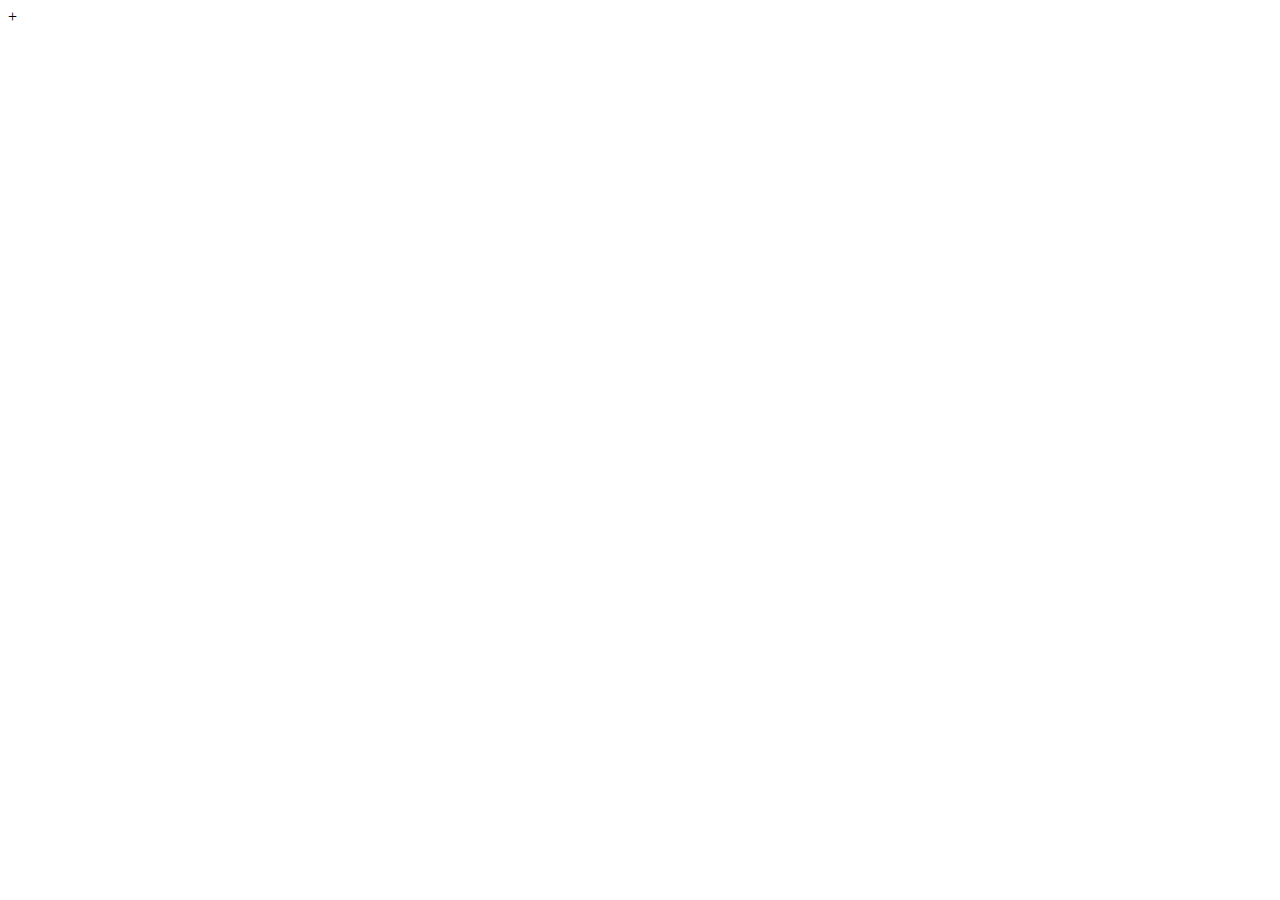
==== index.html @ 24a7abe7 "first commit" ====
<!DOCTYPE html>
<html lang="en">
<head>
  <meta charset="UTF-8">
  <meta name="viewport" content="width=device-width, initial-scale=1.0">
  <title>Rikke Juliane's Portfolio</title>
  <meta name="description" content="Rikke Juliane's Portfolio" />
</head>
<body>
  
</body>
</html>+
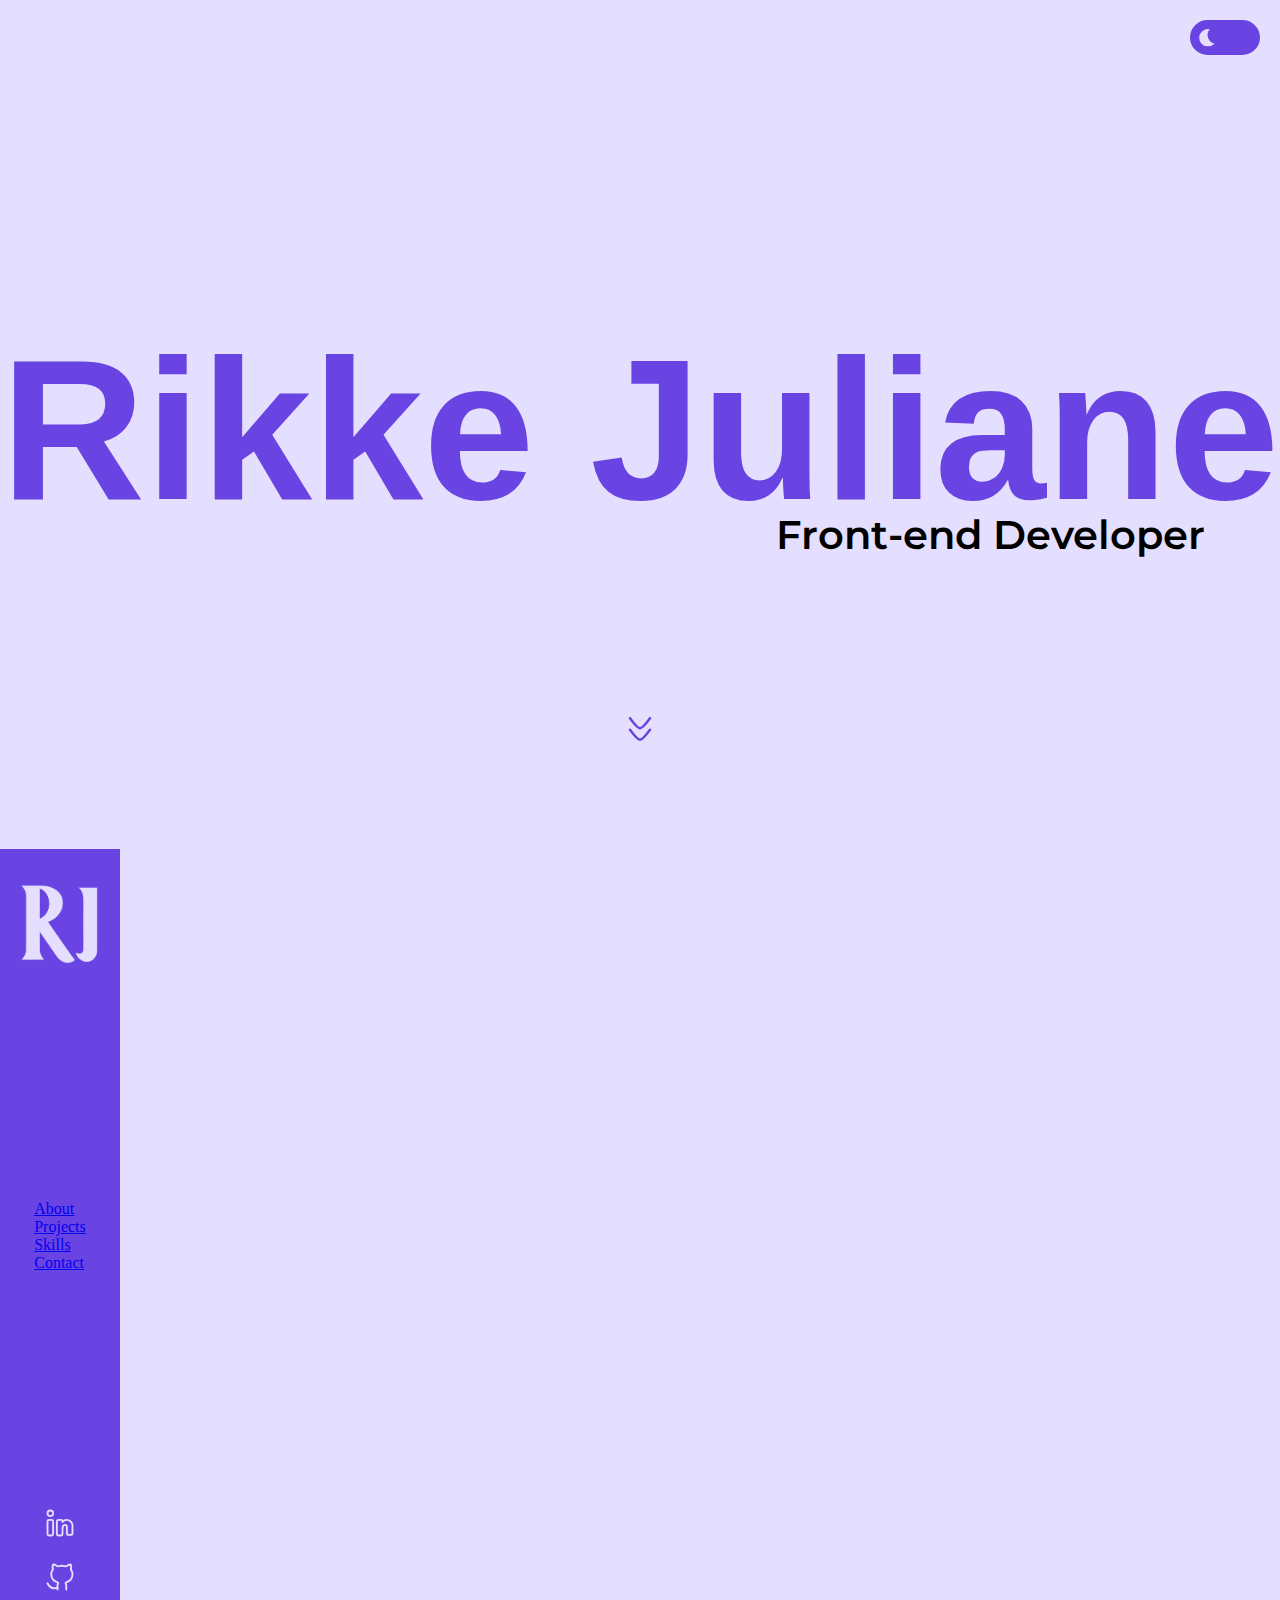
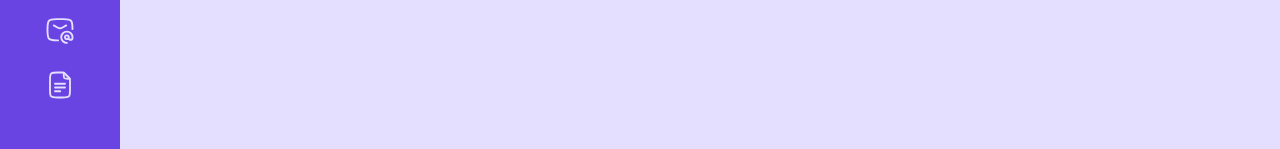
==== commit 3d86b898: "first commit" ====
--- a/index.html
+++ b/index.html
@@ -1,12 +1,147 @@
 <!DOCTYPE html>
 <html lang="en">
-<head>
-  <meta charset="UTF-8">
-  <meta name="viewport" content="width=device-width, initial-scale=1.0">
-  <title>Rikke Juliane's Portfolio</title>
-  <meta name="description" content="Rikke Juliane's Portfolio" />
-</head>
-<body>
-  
-</body>
-</html>++    <head>
+        <meta charset="UTF-8">
+        <meta name="viewport" content="width=device-width, initial-scale=1.0">
+        <title>Rikke Juliane's Portfolio</title>
+        <meta name="description" content="Rikke Juliane's Portfolio">
+        <link rel="stylesheet" href="./css/styles.css">
+        <script type="module" src="./js/index.mjs"></script>
+    </head>
+    <body class="dark-mode">
+        <header>
+            <!-- From Uiverse.io by Madflows -->
+            <div class="toggle-wrapper">
+                <div class="toggle-switch">
+                    <label class="switch-label">
+                        <input type="checkbox" class="checkbox">
+                        <span class="slider"></span>
+                    </label>
+                </div>
+            </div>
+            <div class="center-header-wrapper">
+                <h1>Rikke Juliane</h1>
+                <h2>Front-end Developer</h2>
+            </div>
+            <svg
+                id="arrow"
+                xmlns="http://www.w3.org/2000/svg"
+                width="40"
+                height="40"
+                viewBox="0 0 24 24"
+            >
+                <path
+                    fill="none"
+                    stroke="var(--primary-color)"
+                    stroke-linecap="round"
+                    stroke-linejoin="round"
+                    stroke-width="1.5"
+                    d="M18 12.5s-4.419 6-6 6s-6-6-6-6m12-7s-4.419 6-6 6s-6-6-6-6"
+                />
+            </svg>
+        </header>
+        <main>
+            <aside class="navbar">
+                <img class="logo" src="/assets/logo-light.png" alt="Logo">
+                <nav class="nav-links">
+                    <ul>
+                        <li>
+                            <a href="#about">About</a>
+                        </li>
+                        <li>
+                            <a href="#projects">Projects</a>
+                        </li>
+                        <li>
+                            <a href="#skills">Skills</a>
+                        </li>
+                        <li>
+                            <a href="#contact">Contact</a>
+                        </li>
+                    </ul>
+                </nav>
+                <div class="contact-icons">
+                    <a href="https://www.linkedin.com/in/rikkejuliane/">
+                        <svg
+                            xmlns="http://www.w3.org/2000/svg"
+                            width="30"
+                            height="30"
+                            viewBox="0 0 24 24"
+                        >
+                            <path
+                                fill="none"
+                                stroke="var(--bg-color)"
+                                stroke-linecap="round"
+                                stroke-linejoin="round"
+                                stroke-width="1.5"
+                                d="M4.5 9.5H4c-.943 0-1.414 0-1.707.293S2 10.557 2 11.5V20c0 .943 0 1.414.293 1.707S3.057 22 4 22h.5c.943 0 1.414 0 1.707-.293S6.5 20.943 6.5 20v-8.5c0-.943 0-1.414-.293-1.707S5.443 9.5 4.5 9.5m2-5.25a2.25 2.25 0 1 1-4.5 0a2.25 2.25 0 0 1 4.5 0m5.826 5.25H11.5c-.943 0-1.414 0-1.707.293S9.5 10.557 9.5 11.5V20c0 .943 0 1.414.293 1.707S10.557 22 11.5 22h.5c.943 0 1.414 0 1.707-.293S14 20.943 14 20v-3.5c0-1.657.528-3 2.088-3c.78 0 1.412.672 1.412 1.5v4.5c0 .943 0 1.414.293 1.707s.764.293 1.707.293h.499c.942 0 1.414 0 1.707-.293c.292-.293.293-.764.293-1.706L22 14c0-2.486-2.364-4.5-4.703-4.5c-1.332 0-2.52.652-3.297 1.673c0-.63 0-.945-.137-1.179a1 1 0 0 0-.358-.358c-.234-.137-.549-.137-1.179-.137"
+                                color="black"
+                            />
+                        </svg>
+                    </a>
+                    <a href="#">
+                        <svg
+                            xmlns="http://www.w3.org/2000/svg"
+                            width="30"
+                            height="30"
+                            viewBox="0 0 24 24"
+                        >
+                            <g
+                                fill="none"
+                                stroke="var(--bg-color)"
+                                stroke-linecap="round"
+                                stroke-linejoin="round"
+                                stroke-width="1.5"
+                                color="black"
+                            >
+                                <path d="M10 20.568c-3.429 1.157-6.286 0-8-3.568"/>
+                                <path d="M10 22v-3.242c0-.598.184-1.118.48-1.588c.204-.322.064-.78-.303-.88C7.134 15.452 5 14.107 5 9.645c0-1.16.38-2.25 1.048-3.2c.166-.236.25-.354.27-.46c.02-.108-.015-.247-.085-.527c-.283-1.136-.264-2.343.16-3.43c0 0 .877-.287 2.874.96c.456.285.684.428.885.46s.469-.035 1.005-.169A9.5 9.5 0 0 1 13.5 3a9.6 9.6 0 0 1 2.343.28c.536.134.805.2 1.006.169c.2-.032.428-.175.884-.46c1.997-1.247 2.874-.96 2.874-.96c.424 1.087.443 2.294.16 3.43c-.07.28-.104.42-.084.526s.103.225.269.461c.668.95 1.048 2.04 1.048 3.2c0 4.462-2.134 5.807-5.177 6.643c-.367.101-.507.559-.303.88c.296.47.48.99.48 1.589V22"/>
+                            </g>
+                        </svg>
+                    </a>
+                    <a href="#">
+                        <svg
+                            xmlns="http://www.w3.org/2000/svg"
+                            width="30"
+                            height="30"
+                            viewBox="0 0 24 24"
+                        >
+                            <g
+                                fill="none"
+                                stroke="var(--bg-color)"
+                                stroke-linecap="round"
+                                stroke-linejoin="round"
+                                stroke-width="1.5"
+                                color="black"
+                            >
+                                <path d="m7 7.5l2.942 1.74c1.715 1.014 2.4 1.014 4.116 0L17 7.5"/>
+                                <path d="M10.5 19.5a116 116 0 0 1-1.401-.027c-3.149-.079-4.723-.118-5.854-1.255c-1.131-1.136-1.164-2.67-1.23-5.737a69 69 0 0 1 0-2.953c.066-3.067.099-4.6 1.23-5.737C4.376 2.655 5.95 2.616 9.099 2.537a115 115 0 0 1 5.802 0c3.149.079 4.723.118 5.854 1.254s1.164 2.67 1.23 5.737c.009.455.014.668.015.972"/>
+                                <path d="M19 17a1.5 1.5 0 1 1-3 0a1.5 1.5 0 0 1 3 0m0 0v.5a1.5 1.5 0 0 0 3 0V17a4.5 4.5 0 1 0-4.5 4.5"/>
+                            </g>
+                        </svg>
+                    </a>
+                    <a href="#">
+                        <svg
+                            xmlns="http://www.w3.org/2000/svg"
+                            width="30"
+                            height="30"
+                            viewBox="0 0 24 24"
+                        >
+                            <g
+                                fill="none"
+                                stroke="var(--bg-color)"
+                                stroke-linecap="round"
+                                stroke-linejoin="round"
+                                stroke-width="1.5"
+                                color="black"
+                            >
+                                <path d="M15 2.5V4c0 1.414 0 2.121.44 2.56C15.878 7 16.585 7 18 7h1.5"/>
+                                <path d="M4 16V8c0-2.828 0-4.243.879-5.121C5.757 2 7.172 2 10 2h4.172c.408 0 .613 0 .797.076c.183.076.328.22.617.51l3.828 3.828c.29.29.434.434.51.618c.076.183.076.388.076.796V16c0 2.828 0 4.243-.879 5.121C18.243 22 16.828 22 14 22h-4c-2.828 0-4.243 0-5.121-.879C4 20.243 4 18.828 4 16m4-5h8m-8 3h8m-8 3h4.17"/>
+                            </g>
+                        </svg>
+                    </a>
+                </div>
+            </aside>
+            <section></section>
+        </main>
+    </body>
+</html>
--- a/css/styles.css
+++ b/css/styles.css
@@ -0,0 +1,155 @@
+@import url("variables.css");
+@import url("https://fonts.googleapis.com/css2?family=Montserrat:ital,wght@0,100..900;1,100..900&display=swap");
+
+@font-face {
+  font-family: "Laisha";
+  src: url("../fonts/laisha.ttf") format("truetype");
+  font-weight: normal;
+  font-style: normal;
+}
+
+* {
+  margin: 0;
+  padding: 0;
+  box-sizing: border-box;
+}
+
+/* TOGGLE SWITCH - From Uiverse.io by Madflows */
+.toggle-wrapper {
+  position: fixed;
+  top: 20px;
+  right: 20px;
+  transform: scale(0.7); /* Adjust this value to shrink or enlarge the switch */
+  transform-origin: top right; /* Keep the toggle at the top-right corner */
+  z-index: 1000; /* Ensure it stays on top */
+}
+
+.toggle-switch {
+  position: relative;
+  width: 100px;
+  height: 50px;
+  --light: #e4dffe;
+  --dark: #6a44e3;
+  --link: rgb(27, 129, 112);
+  --link-hover: rgb(24, 94, 82);
+}
+
+.switch-label {
+  position: absolute;
+  width: 100%;
+  height: 50px;
+  background-color: var(--dark);
+  border-radius: 25px;
+  cursor: pointer;
+  border: 3px solid var(--dark);
+}
+
+.checkbox {
+  position: absolute;
+  display: none;
+}
+
+.slider {
+  position: absolute;
+  width: 100%;
+  height: 100%;
+  border-radius: 25px;
+  -webkit-transition: 0.3s;
+  transition: 0.3s;
+}
+
+.checkbox:checked ~ .slider {
+  background-color: var(--light);
+}
+
+.slider::before {
+  content: "";
+  position: absolute;
+  top: 10px;
+  left: 10px;
+  width: 25px;
+  height: 25px;
+  border-radius: 50%;
+  -webkit-box-shadow: inset 12px -4px 0px 0px var(--light);
+  box-shadow: inset 12px -4px 0px 0px var(--light);
+  background-color: var(--dark);
+  -webkit-transition: 0.3s;
+  transition: 0.3s;
+}
+
+.checkbox:checked ~ .slider::before {
+  -webkit-transform: translateX(50px);
+  -ms-transform: translateX(50px);
+  transform: translateX(50px);
+  background-color: var(--dark);
+  -webkit-box-shadow: none;
+  box-shadow: none;
+}
+
+/* HEADER */
+body {
+  background-color: var(--bg-color);
+}
+
+.center-header-wrapper {
+  display: flex;
+  flex-direction: column;
+  justify-content: center;
+  align-items: center;
+  padding-top: 350px;
+  text-align: right;
+}
+
+h1 {
+  color: var(--primary-color);
+  font-family: "Laisha", sans-serif;
+  font-size: 200px;
+  line-height: 0.8;
+}
+
+h2 {
+  color: var(--text-color);
+  font-family: "Montserrat";
+  font-weight: 600;
+  font-size: 40px;
+  align-items: flex-end;
+  position: relative;
+  right: -350px;
+}
+
+#arrow {
+  display: flex;
+  justify-content: center;
+  margin: 0 auto;
+  margin-top: 150px;
+  margin-bottom: 100px;
+}
+
+/* MAIN */
+/* Navigation bar */
+.navbar {
+  display: flex;
+  flex-direction: column;
+  justify-content: space-between;
+  align-items: center;
+  width: 120px;
+  height: 100vh;
+  background-color: var(--primary-color);
+}
+
+.logo {
+  width: 80px;
+  height: 80px;
+  margin-top: 35px;
+}
+
+.nav-links ul{
+list-style: none;
+}
+
+.contact-icons {
+  display: flex;
+  flex-direction: column;
+  gap: 20px; /* Space between icons */
+  margin-bottom: 45px;
+}
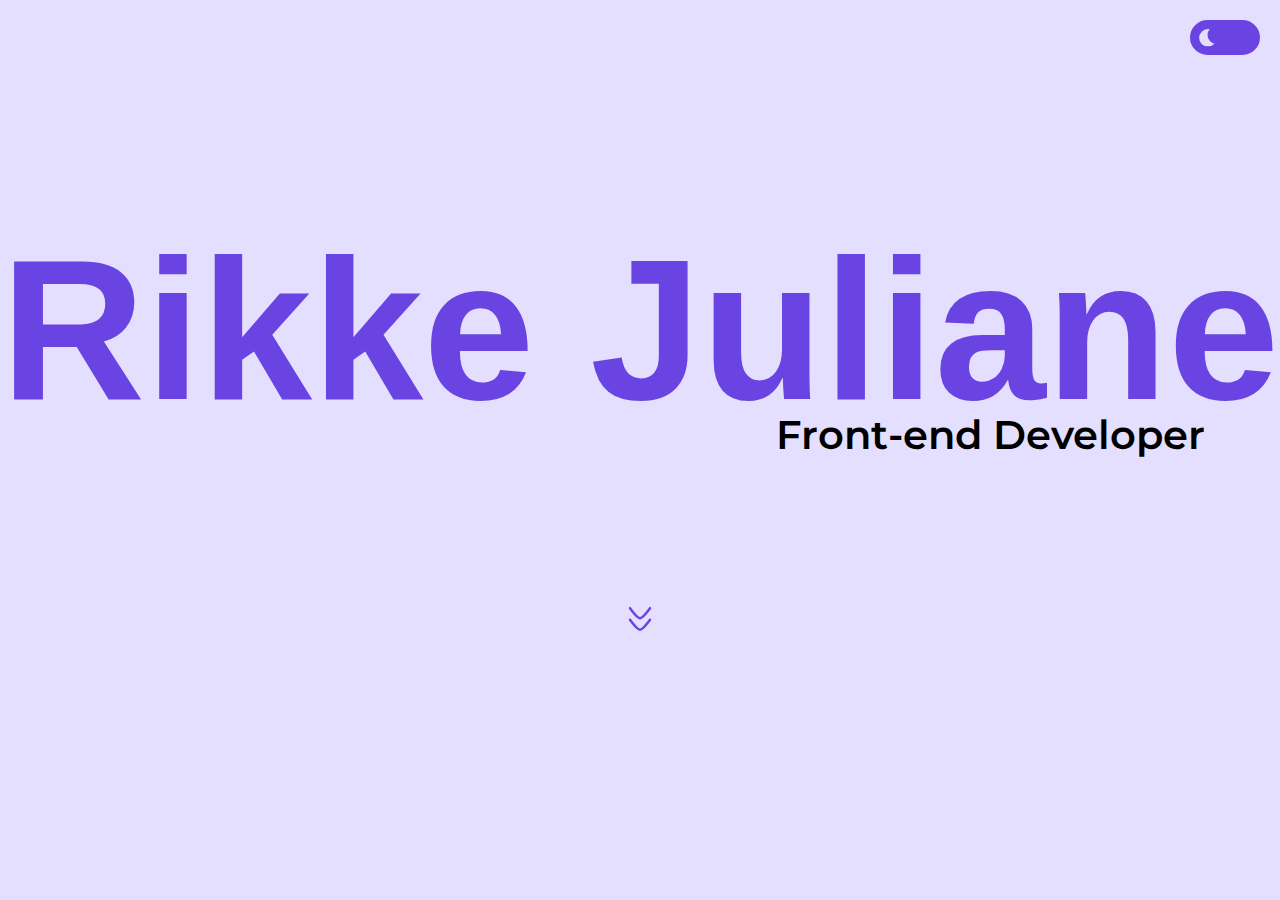
==== commit 51e31db7: "first commit" ====
--- a/index.html
+++ b/index.html
@@ -5,6 +5,7 @@
         <meta name="viewport" content="width=device-width, initial-scale=1.0">
         <title>Rikke Juliane's Portfolio</title>
         <meta name="description" content="Rikke Juliane's Portfolio">
+        <link rel="icon" type="image/x-icon" href="/assets/favicon.ico">
         <link rel="stylesheet" href="./css/styles.css">
         <script type="module" src="./js/index.mjs"></script>
     </head>
@@ -20,128 +21,25 @@
                 </div>
             </div>
             <div class="center-header-wrapper">
-                <h1>Rikke Juliane</h1>
-                <h2>Front-end Developer</h2>
+                <h1 class="tracking-in-contract-bck">Rikke Juliane</h1>
+                <h2 class="tracking-in-contract-bck">Front-end Developer</h2>
+                <svg
+                    id="arrow"
+                    xmlns="http://www.w3.org/2000/svg"
+                    width="40"
+                    height="40"
+                    viewBox="0 0 24 24"
+                >
+                    <path
+                        fill="none"
+                        stroke="var(--primary-color)"
+                        stroke-linecap="round"
+                        stroke-linejoin="round"
+                        stroke-width="1.5"
+                        d="M18 12.5s-4.419 6-6 6s-6-6-6-6m12-7s-4.419 6-6 6s-6-6-6-6"
+                    />
+                </svg>
             </div>
-            <svg
-                id="arrow"
-                xmlns="http://www.w3.org/2000/svg"
-                width="40"
-                height="40"
-                viewBox="0 0 24 24"
-            >
-                <path
-                    fill="none"
-                    stroke="var(--primary-color)"
-                    stroke-linecap="round"
-                    stroke-linejoin="round"
-                    stroke-width="1.5"
-                    d="M18 12.5s-4.419 6-6 6s-6-6-6-6m12-7s-4.419 6-6 6s-6-6-6-6"
-                />
-            </svg>
         </header>
-        <main>
-            <aside class="navbar">
-                <img class="logo" src="/assets/logo-light.png" alt="Logo">
-                <nav class="nav-links">
-                    <ul>
-                        <li>
-                            <a href="#about">About</a>
-                        </li>
-                        <li>
-                            <a href="#projects">Projects</a>
-                        </li>
-                        <li>
-                            <a href="#skills">Skills</a>
-                        </li>
-                        <li>
-                            <a href="#contact">Contact</a>
-                        </li>
-                    </ul>
-                </nav>
-                <div class="contact-icons">
-                    <a href="https://www.linkedin.com/in/rikkejuliane/">
-                        <svg
-                            xmlns="http://www.w3.org/2000/svg"
-                            width="30"
-                            height="30"
-                            viewBox="0 0 24 24"
-                        >
-                            <path
-                                fill="none"
-                                stroke="var(--bg-color)"
-                                stroke-linecap="round"
-                                stroke-linejoin="round"
-                                stroke-width="1.5"
-                                d="M4.5 9.5H4c-.943 0-1.414 0-1.707.293S2 10.557 2 11.5V20c0 .943 0 1.414.293 1.707S3.057 22 4 22h.5c.943 0 1.414 0 1.707-.293S6.5 20.943 6.5 20v-8.5c0-.943 0-1.414-.293-1.707S5.443 9.5 4.5 9.5m2-5.25a2.25 2.25 0 1 1-4.5 0a2.25 2.25 0 0 1 4.5 0m5.826 5.25H11.5c-.943 0-1.414 0-1.707.293S9.5 10.557 9.5 11.5V20c0 .943 0 1.414.293 1.707S10.557 22 11.5 22h.5c.943 0 1.414 0 1.707-.293S14 20.943 14 20v-3.5c0-1.657.528-3 2.088-3c.78 0 1.412.672 1.412 1.5v4.5c0 .943 0 1.414.293 1.707s.764.293 1.707.293h.499c.942 0 1.414 0 1.707-.293c.292-.293.293-.764.293-1.706L22 14c0-2.486-2.364-4.5-4.703-4.5c-1.332 0-2.52.652-3.297 1.673c0-.63 0-.945-.137-1.179a1 1 0 0 0-.358-.358c-.234-.137-.549-.137-1.179-.137"
-                                color="black"
-                            />
-                        </svg>
-                    </a>
-                    <a href="#">
-                        <svg
-                            xmlns="http://www.w3.org/2000/svg"
-                            width="30"
-                            height="30"
-                            viewBox="0 0 24 24"
-                        >
-                            <g
-                                fill="none"
-                                stroke="var(--bg-color)"
-                                stroke-linecap="round"
-                                stroke-linejoin="round"
-                                stroke-width="1.5"
-                                color="black"
-                            >
-                                <path d="M10 20.568c-3.429 1.157-6.286 0-8-3.568"/>
-                                <path d="M10 22v-3.242c0-.598.184-1.118.48-1.588c.204-.322.064-.78-.303-.88C7.134 15.452 5 14.107 5 9.645c0-1.16.38-2.25 1.048-3.2c.166-.236.25-.354.27-.46c.02-.108-.015-.247-.085-.527c-.283-1.136-.264-2.343.16-3.43c0 0 .877-.287 2.874.96c.456.285.684.428.885.46s.469-.035 1.005-.169A9.5 9.5 0 0 1 13.5 3a9.6 9.6 0 0 1 2.343.28c.536.134.805.2 1.006.169c.2-.032.428-.175.884-.46c1.997-1.247 2.874-.96 2.874-.96c.424 1.087.443 2.294.16 3.43c-.07.28-.104.42-.084.526s.103.225.269.461c.668.95 1.048 2.04 1.048 3.2c0 4.462-2.134 5.807-5.177 6.643c-.367.101-.507.559-.303.88c.296.47.48.99.48 1.589V22"/>
-                            </g>
-                        </svg>
-                    </a>
-                    <a href="#">
-                        <svg
-                            xmlns="http://www.w3.org/2000/svg"
-                            width="30"
-                            height="30"
-                            viewBox="0 0 24 24"
-                        >
-                            <g
-                                fill="none"
-                                stroke="var(--bg-color)"
-                                stroke-linecap="round"
-                                stroke-linejoin="round"
-                                stroke-width="1.5"
-                                color="black"
-                            >
-                                <path d="m7 7.5l2.942 1.74c1.715 1.014 2.4 1.014 4.116 0L17 7.5"/>
-                                <path d="M10.5 19.5a116 116 0 0 1-1.401-.027c-3.149-.079-4.723-.118-5.854-1.255c-1.131-1.136-1.164-2.67-1.23-5.737a69 69 0 0 1 0-2.953c.066-3.067.099-4.6 1.23-5.737C4.376 2.655 5.95 2.616 9.099 2.537a115 115 0 0 1 5.802 0c3.149.079 4.723.118 5.854 1.254s1.164 2.67 1.23 5.737c.009.455.014.668.015.972"/>
-                                <path d="M19 17a1.5 1.5 0 1 1-3 0a1.5 1.5 0 0 1 3 0m0 0v.5a1.5 1.5 0 0 0 3 0V17a4.5 4.5 0 1 0-4.5 4.5"/>
-                            </g>
-                        </svg>
-                    </a>
-                    <a href="#">
-                        <svg
-                            xmlns="http://www.w3.org/2000/svg"
-                            width="30"
-                            height="30"
-                            viewBox="0 0 24 24"
-                        >
-                            <g
-                                fill="none"
-                                stroke="var(--bg-color)"
-                                stroke-linecap="round"
-                                stroke-linejoin="round"
-                                stroke-width="1.5"
-                                color="black"
-                            >
-                                <path d="M15 2.5V4c0 1.414 0 2.121.44 2.56C15.878 7 16.585 7 18 7h1.5"/>
-                                <path d="M4 16V8c0-2.828 0-4.243.879-5.121C5.757 2 7.172 2 10 2h4.172c.408 0 .613 0 .797.076c.183.076.328.22.617.51l3.828 3.828c.29.29.434.434.51.618c.076.183.076.388.076.796V16c0 2.828 0 4.243-.879 5.121C18.243 22 16.828 22 14 22h-4c-2.828 0-4.243 0-5.121-.879C4 20.243 4 18.828 4 16m4-5h8m-8 3h8m-8 3h4.17"/>
-                            </g>
-                        </svg>
-                    </a>
-                </div>
-            </aside>
-            <section></section>
-        </main>
     </body>
 </html>
--- a/css/styles.css
+++ b/css/styles.css
@@ -89,6 +89,8 @@
 /* HEADER */
 body {
   background-color: var(--bg-color);
+  opacity: 1;
+  transition: opacity 0.5s ease;
 }
 
 .center-header-wrapper {
@@ -96,8 +98,8 @@
   flex-direction: column;
   justify-content: center;
   align-items: center;
-  padding-top: 350px;
-  text-align: right;
+  height: 100%;
+  margin-top: 250px;
 }
 
 h1 {
@@ -105,6 +107,50 @@
   font-family: "Laisha", sans-serif;
   font-size: 200px;
   line-height: 0.8;
+  white-space: nowrap; /* Prevent the text from wrapping */
+  display: inline-block;
+}
+
+/* Tracking In Contract Animation - Source: Animista.net */
+.tracking-in-contract-bck {
+  -webkit-animation: tracking-in-contract-bck 2s
+    cubic-bezier(0.445, 0.05, 0.55, 0.95) both;
+  animation: tracking-in-contract-bck 2s cubic-bezier(0.445, 0.05, 0.55, 0.95)
+    both;
+}
+
+@-webkit-keyframes tracking-in-contract-bck {
+  0% {
+    letter-spacing: 1em;
+    -webkit-transform: translateZ(400px);
+    transform: translateZ(400px);
+    opacity: 0;
+  }
+  40% {
+    opacity: 0.6;
+  }
+  100% {
+    -webkit-transform: translateZ(0);
+    transform: translateZ(0);
+    opacity: 1;
+  }
+}
+
+@keyframes tracking-in-contract-bck {
+  0% {
+    letter-spacing: 1em;
+    -webkit-transform: translateZ(400px);
+    transform: translateZ(400px);
+    opacity: 0;
+  }
+  40% {
+    opacity: 0.6;
+  }
+  100% {
+    -webkit-transform: translateZ(0);
+    transform: translateZ(0);
+    opacity: 1;
+  }
 }
 
 h2 {
@@ -121,35 +167,165 @@
   display: flex;
   justify-content: center;
   margin: 0 auto;
-  margin-top: 150px;
-  margin-bottom: 100px;
+  margin-top: 140px;
+  animation: bounce 2s infinite;
+}
+
+@keyframes bounce {
+  0%,
+  20%,
+  50%,
+  80%,
+  100% {
+    transform: translateY(0); /* Original position */
+  }
+  40% {
+    transform: translateY(-10px); /* Move up */
+  }
+  60% {
+    transform: translateY(-5px); /* Move slightly down */
+  }
+}
+
+#arrow:hover {
+  cursor: pointer;
 }
 
 /* MAIN */
 /* Navigation bar */
 .navbar {
+  height: 100%;
+  width: 120px;
+  position: fixed;
+  z-index: 1;
+  top: 0;
+  left: 0;
+  background-color: var(--primary-color);
+  overflow-x: hidden;
+  padding-top: 35px;
   display: flex;
   flex-direction: column;
   justify-content: space-between;
   align-items: center;
-  width: 120px;
-  height: 100vh;
-  background-color: var(--primary-color);
 }
 
 .logo {
   width: 80px;
   height: 80px;
-  margin-top: 35px;
-}
-
-.nav-links ul{
-list-style: none;
+}
+
+.nav-links ul {
+  list-style: none;
+}
+
+.nav-links a {
+  display: flex;
+  justify-content: center;
+  text-decoration: none;
+  color: var(--bg-color);
+  font-family: Montserrat;
+  font-size: 18px;
+  font-weight: 600;
+  padding-bottom: 35px;
 }
 
 .contact-icons {
   display: flex;
   flex-direction: column;
-  gap: 20px; /* Space between icons */
+  gap: 20px;
   margin-bottom: 45px;
 }
+
+/* Main content*/
+.main {
+  margin-left: 120px;
+  display: flex;
+  flex-direction: column;
+  justify-content: center;
+}
+
+/* About section */
+.about-wrapper {
+  display: flex;
+  flex-direction: column;
+  justify-content: center;
+  align-items: center;
+  margin: 0 auto;
+  padding-top: 100px;
+}
+
+.about {
+  display: flex;
+  justify-content: center;
+  align-items: center;
+  margin: 0 auto;
+  gap: 50px;
+}
+
+h3 {
+  color: var(--primary-color);
+  font-family: "Laisha", sans-serif;
+  font-size: 50px;
+  padding-bottom: 28px;
+}
+
+p {
+  color: var(--text-color);
+  font-family: Montserrat;
+  font-size: 16px;
+  font-weight: 400;
+}
+
+.p-about {
+  width: 540px;
+  padding-bottom: 15px;
+}
+
+.profile-picture {
+  height: 500px;
+  height: 500px;
+}
+
+#arrow-about {
+  display: flex;
+  justify-content: center;
+  margin: 0 auto;
+  margin-top: 50px;
+  margin-bottom: 50px;
+}
+*/
+
+/* Projects */ 
+.projects-wrapper {
+  display: flex;
+  flex-direction: column;
+  justify-content: center;
+  align-items: center;
+  margin: 0 auto;
+  padding-top: 100px;
+}
+
+.rainydays {
+  display: flex;
+}
+
+.rainydays-img {
+  width: 515px;
+  height: 385px;
+  overflow: auto;
+}
+
+.rainydays-img img {
+  width: 100%; /* Image will take the full width of the container */
+  height: auto;
+}
+
+.rainydays-text{
+  width: 554px;
+}
+
+h4 {
+  color: var(--text-color);
+  font-family: "Laisha", sans-serif;
+  font-size: 40px;
+}
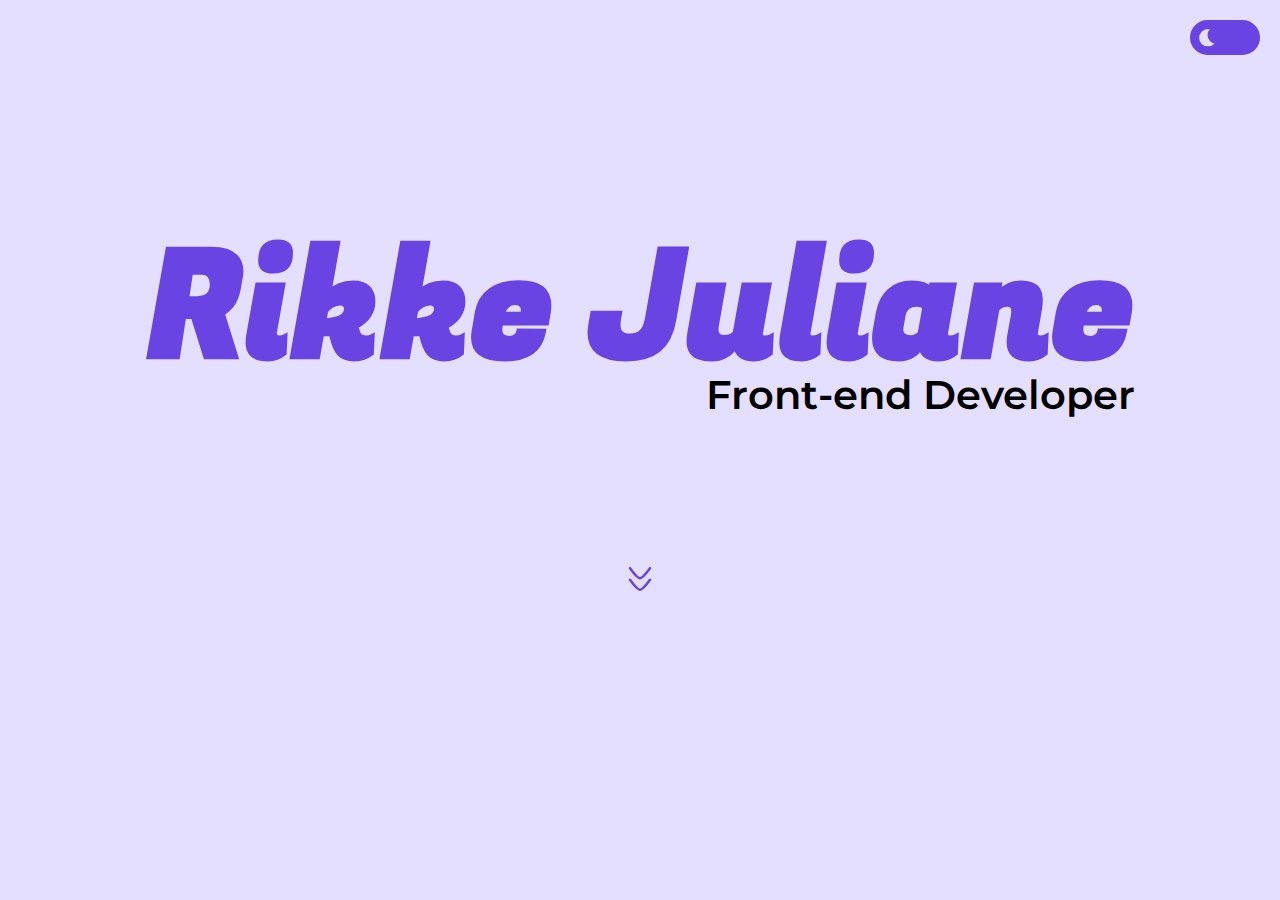
==== commit 0d31c712: "first commit" ====
--- a/index.html
+++ b/index.html
@@ -6,7 +6,7 @@
         <title>Rikke Juliane's Portfolio</title>
         <meta name="description" content="Rikke Juliane's Portfolio">
         <link rel="icon" type="image/x-icon" href="/assets/favicon.ico">
-        <link rel="stylesheet" href="./css/styles.css">
+        <link rel="stylesheet" href="/css/index.css">
         <script type="module" src="./js/index.mjs"></script>
     </head>
     <body class="dark-mode">
@@ -21,8 +21,10 @@
                 </div>
             </div>
             <div class="center-header-wrapper">
+                <div class="header-text">
                 <h1 class="tracking-in-contract-bck">Rikke Juliane</h1>
                 <h2 class="tracking-in-contract-bck">Front-end Developer</h2>
+            </div>
                 <svg
                     id="arrow"
                     xmlns="http://www.w3.org/2000/svg"
--- a/css/index.css
+++ b/css/index.css
@@ -0,0 +1,198 @@
+@import url("variables.css");
+@import url("https://fonts.googleapis.com/css2?family=Montserrat:ital,wght@0,100..900;1,100..900&display=swap");
+@import url("https://fonts.googleapis.com/css2?family=Fugaz+One&display=swap");
+
+@font-face {
+  font-family: "Laisha";
+  src: url("../fonts/laisha.ttf") format("truetype");
+  font-weight: normal;
+  font-style: normal;
+}
+
+* {
+  margin: 0;
+  padding: 0;
+  box-sizing: border-box;
+}
+
+/* TOGGLE SWITCH - From Uiverse.io by Madflows */
+.toggle-wrapper {
+  position: absolute;
+  top: 20px;
+  right: 20px;
+  transform: scale(0.7); /* Adjust this value to shrink or enlarge the switch */
+  transform-origin: top right; /* Keep the toggle at the top-right corner */
+  z-index: 1000; /* Ensure it stays on top */
+}
+
+.toggle-switch {
+  position: relative;
+  width: 100px;
+  height: 50px;
+  --light: #e4dffe;
+  --dark: #6a44e3;
+  --link: rgb(27, 129, 112);
+  --link-hover: rgb(24, 94, 82);
+}
+
+.switch-label {
+  position: absolute;
+  width: 100%;
+  height: 50px;
+  background-color: var(--dark);
+  border-radius: 25px;
+  cursor: pointer;
+  border: 3px solid var(--dark);
+}
+
+.checkbox {
+  position: absolute;
+  display: none;
+}
+
+.slider {
+  position: absolute;
+  width: 100%;
+  height: 100%;
+  border-radius: 25px;
+  -webkit-transition: 0.3s;
+  transition: 0.3s;
+}
+
+.checkbox:checked ~ .slider {
+  background-color: var(--light);
+}
+
+.slider::before {
+  content: "";
+  position: absolute;
+  top: 10px;
+  left: 10px;
+  width: 25px;
+  height: 25px;
+  border-radius: 50%;
+  -webkit-box-shadow: inset 12px -4px 0px 0px var(--light);
+  box-shadow: inset 12px -4px 0px 0px var(--light);
+  background-color: var(--dark);
+  -webkit-transition: 0.3s;
+  transition: 0.3s;
+}
+
+.checkbox:checked ~ .slider::before {
+  -webkit-transform: translateX(50px);
+  -ms-transform: translateX(50px);
+  transform: translateX(50px);
+  background-color: var(--dark);
+  -webkit-box-shadow: none;
+  box-shadow: none;
+}
+
+/* HEADER */
+body {
+  background-color: var(--bg-color);
+  opacity: 1;
+  transition: opacity 0.5s ease;
+  scroll-behavior: smooth;
+}
+
+.center-header-wrapper {
+  display: flex;
+  flex-direction: column;
+  justify-content: center;
+  align-items: center;
+  height: 100%;
+  margin-top: 250px;
+}
+
+h1 {
+  color: var(--primary-color);
+  font-family: "Laisha", "Fugaz One", sans-serif;
+  font-size: 150px;
+  line-height: 0.8;
+  white-space: nowrap; /* Prevent the text from wrapping */
+  display: inline-block;
+}
+
+.header-text {
+  text-align: right;
+}
+
+/* Tracking In Contract Animation - Source: Animista.net */
+.tracking-in-contract-bck {
+  -webkit-animation: tracking-in-contract-bck 2s
+    cubic-bezier(0.445, 0.05, 0.55, 0.95) both;
+  animation: tracking-in-contract-bck 2s cubic-bezier(0.445, 0.05, 0.55, 0.95)
+    both;
+}
+
+@-webkit-keyframes tracking-in-contract-bck {
+  0% {
+    letter-spacing: 1em;
+    -webkit-transform: translateZ(400px);
+    transform: translateZ(400px);
+    opacity: 0;
+  }
+  40% {
+    opacity: 0.6;
+  }
+  100% {
+    -webkit-transform: translateZ(0);
+    transform: translateZ(0);
+    opacity: 1;
+  }
+}
+
+@keyframes tracking-in-contract-bck {
+  0% {
+    letter-spacing: 1em;
+    -webkit-transform: translateZ(400px);
+    transform: translateZ(400px);
+    opacity: 0;
+  }
+  40% {
+    opacity: 0.6;
+  }
+  100% {
+    -webkit-transform: translateZ(0);
+    transform: translateZ(0);
+    opacity: 1;
+  }
+}
+
+h2 {
+  color: var(--text-color);
+  font-family: "Montserrat";
+  font-weight: 600;
+  font-size: 40px;
+  align-items: flex-end;
+  position: relative;
+}
+
+#arrow {
+  display: flex;
+  justify-content: center;
+  margin: 0 auto;
+  margin-top: 140px;
+  animation: bounce 2s infinite;
+  margin-bottom: 20px;
+}
+
+@keyframes bounce {
+  0%,
+  20%,
+  50%,
+  80%,
+  100% {
+    transform: translateY(0); /* Original position */
+  }
+  40% {
+    transform: translateY(-10px); /* Move up */
+  }
+  60% {
+    transform: translateY(-5px); /* Move slightly down */
+  }
+}
+
+#arrow:hover {
+  cursor: pointer;
+}